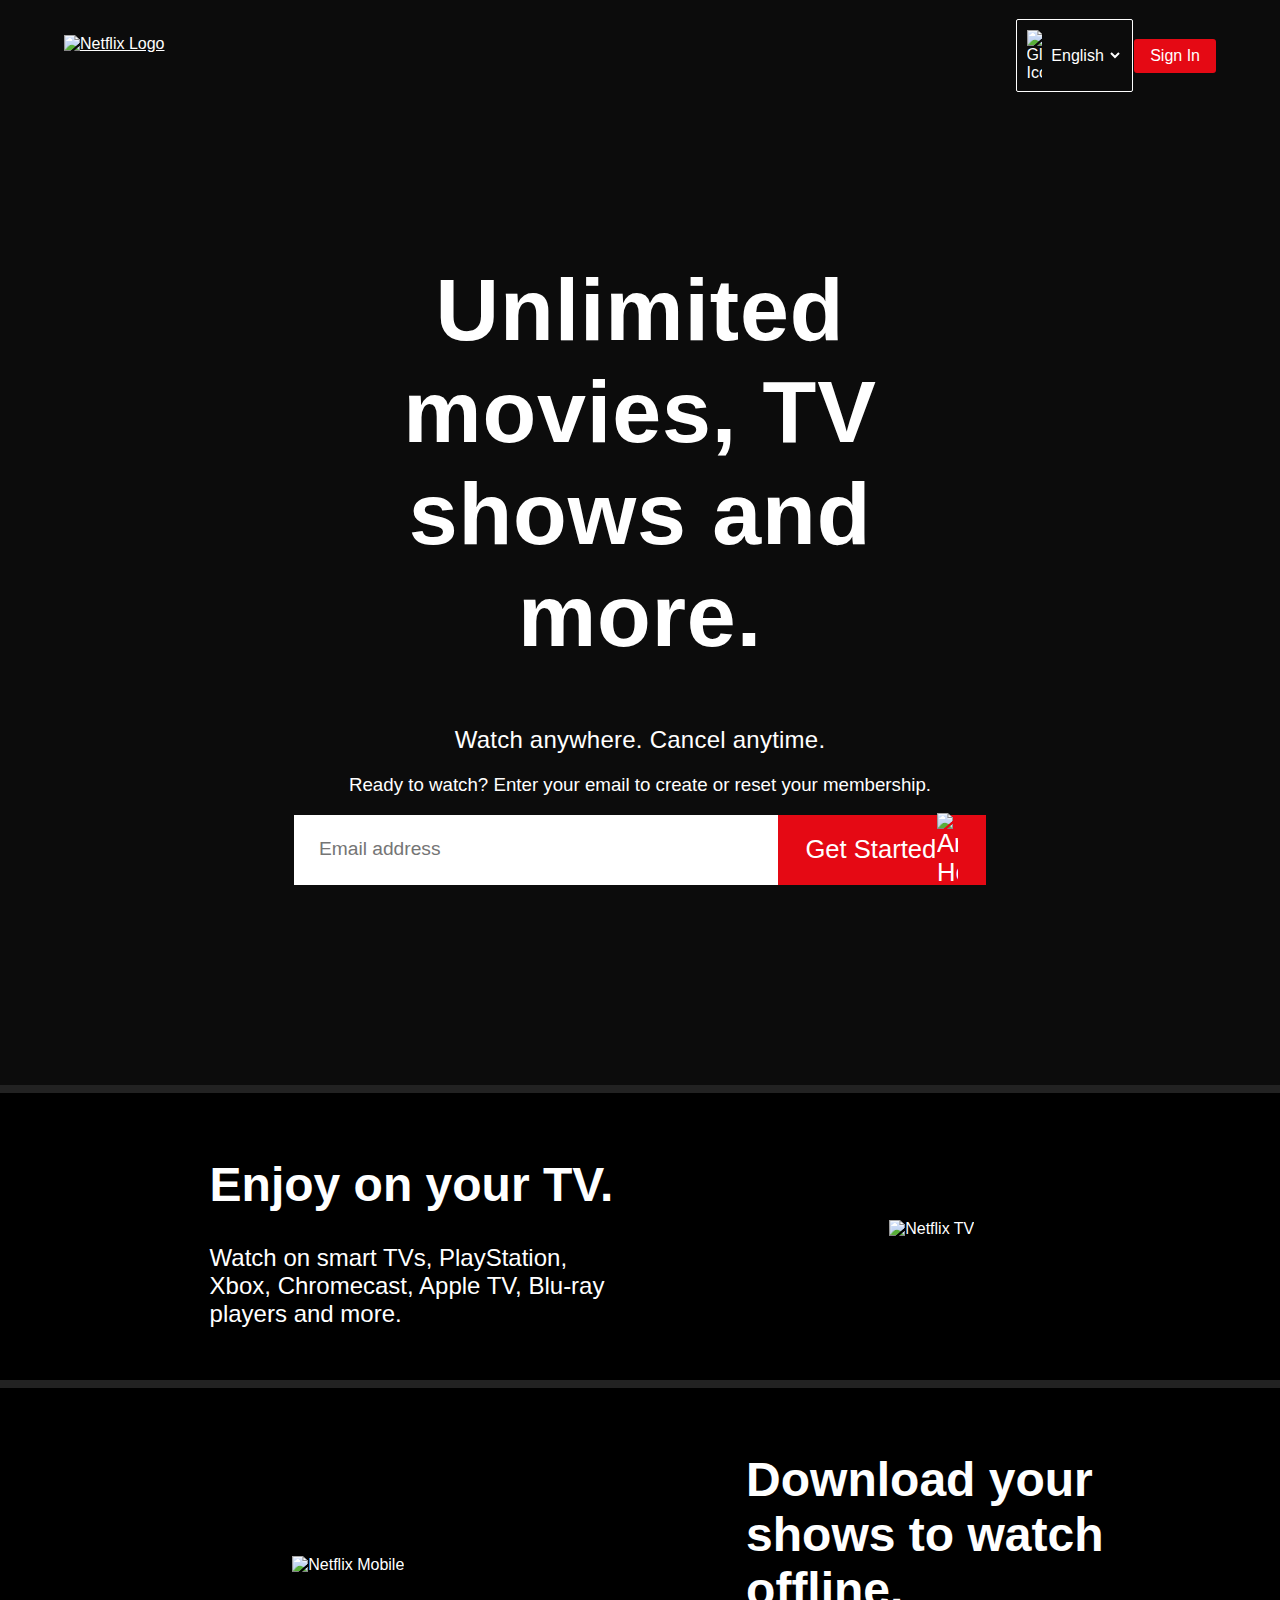
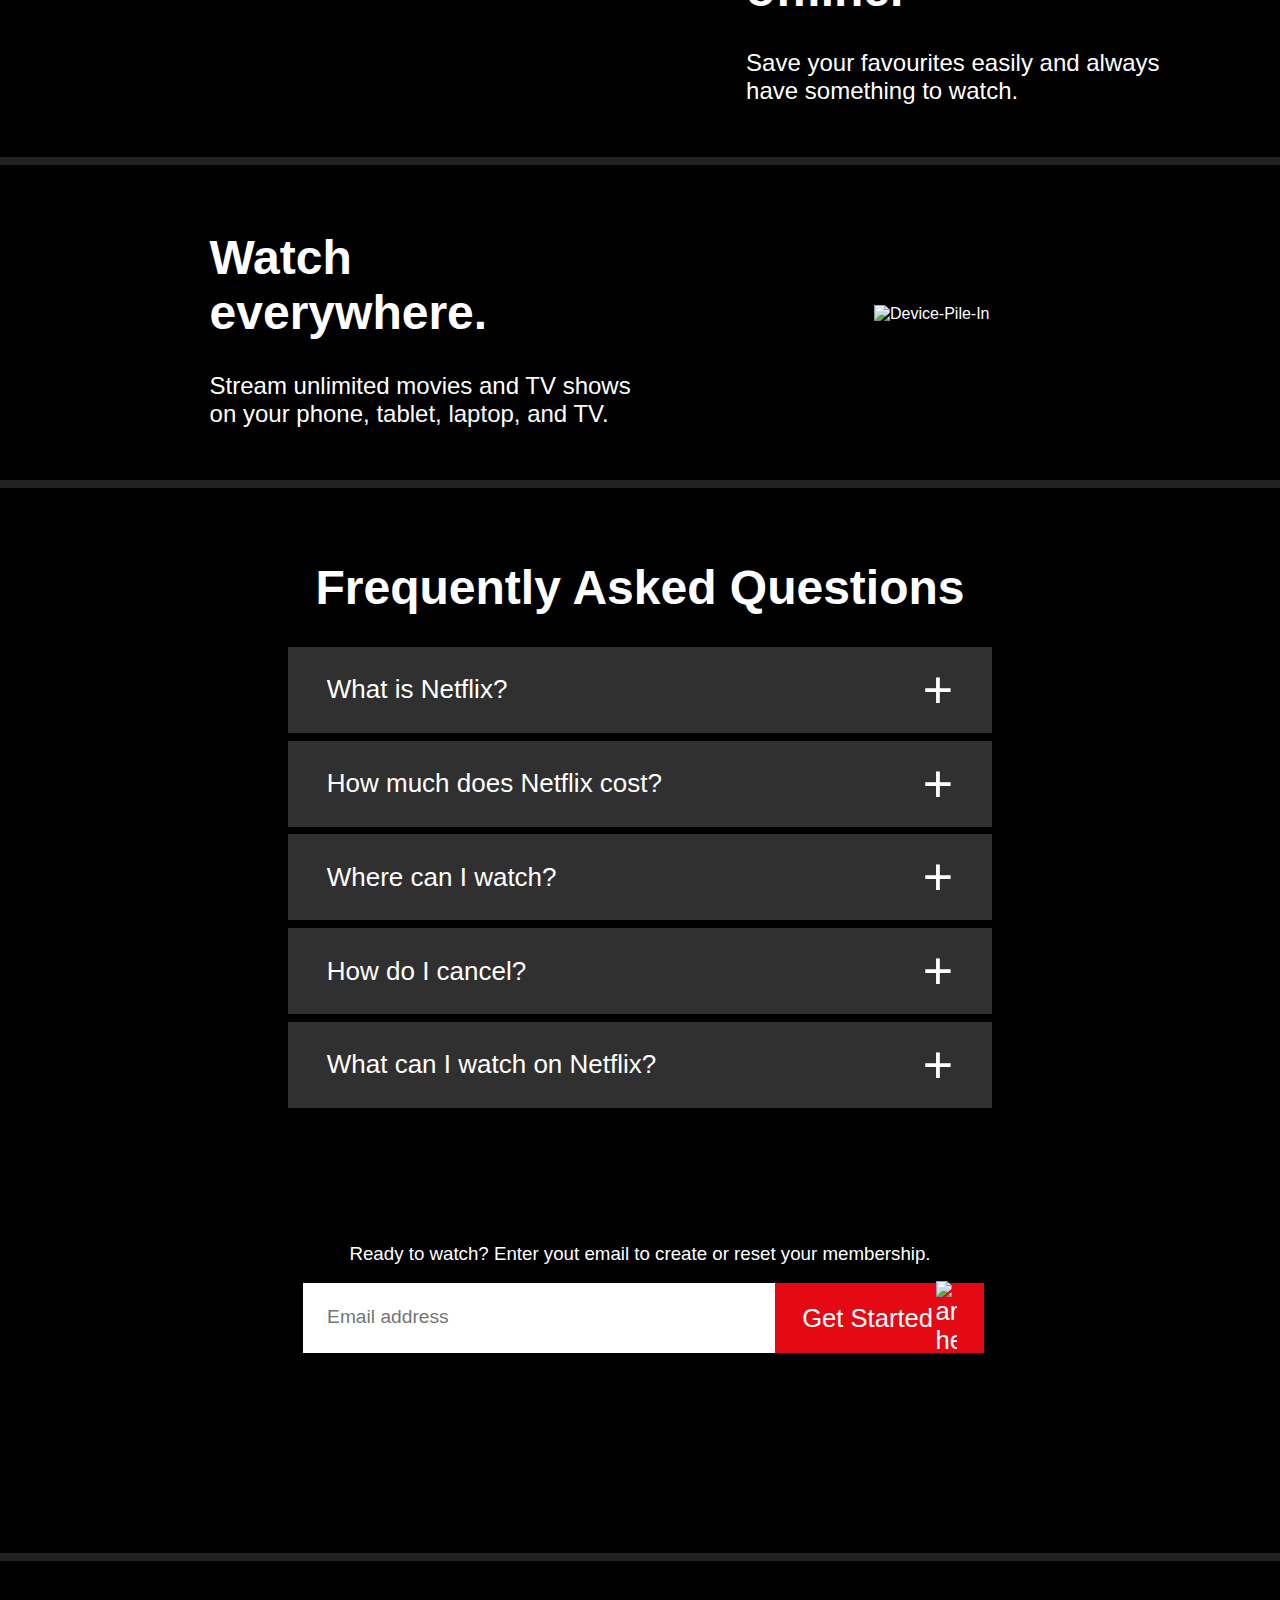
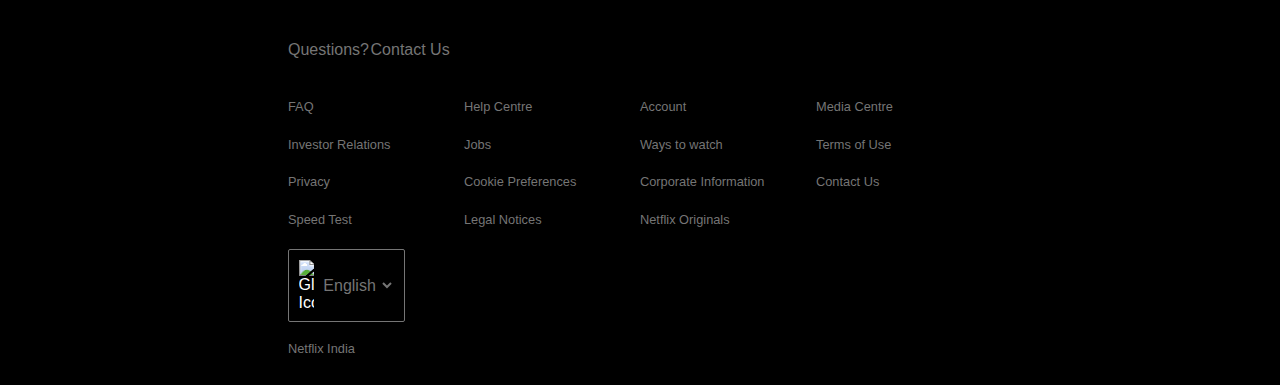
==== index.html @ 2d741c88 "Add files via upload" ====
<!DOCTYPE html>
<html lang="en">
  <head>
    <meta charset="UTF-8" />
    <meta http-equiv="X-UA-Compatible" content="IE=edge" />
    <meta name="viewport" content="width=device-width, initial-scale=1.0" />
    <link rel="icon" href="./images/Misc/logo.png" type="image/x-icon" />
    <title>Netflix India – Watch TV Shows Online, Watch Movies Online (Clone)</title>
    <link rel="stylesheet" href="style.css" />
  </head>
  <body>
    <div class="main_upper">
      <!-- nav -->
      <header class="top_nav container-flex">
        <div class="logo">
          <a href="index.html"
            >
            <img src="./images/Misc/logo1.png" alt="Netflix Logo" class="logo_img"
          /></a>
        </div>
        <div class="options container-flex">
          <div class="lang_sel">
            <div class="lang lang-flex">
              <img src="./images/Misc/glob_log.png" alt="Globe Icon">
              <select name="language" id="lang" class="sel_lan">
                <option value="eng">English</option>
                <option value="hin">Hindi</option>
                <option value="spn">Spanish</option>
                <option value="fre">French</option>
                <option value="itl">Italian</option>
              </select>
            </div>
          </div>
          <a href="SignIn.html" class="signin">Sign In</a>
        </div>
      </header>

      <!-- upper body -->
      <section class="upper">
        <div class="main_body">
          <div class="main_head_text">
            <h1>Unlimited movies, TV shows and more.</h1>
          </div>
          <div class="sub_head_text">
            <h2>Watch anywhere. Cancel anytime.</h2>
          </div>
          <div class="email_head">
            <h3>
              Ready to watch? Enter your email to create or reset your membership.
            </h3>
          </div>
          <div class="grab_info container-flex">
            <div class="email_space">
            <input type="text" placeholder=" Email address" required />
            </div>
            
            <div class="send_info">
               <a href="SignUp.html">
                 <button>Get Started
                  <img src="./images/Misc/arrow_head.png" alt="Arrow Head">
                 </button>
               </a>
            </div>
            
          </div>
        </div>
      </section>
    </div>

    <!-- sub body 1 -->
    <div class="subsec">
      <section class="info_sec container-flex">
        <div class="features">
          <h1>Enjoy on your TV.</h1>
          <h2>
            Watch on smart TVs, PlayStation, Xbox, Chromecast, Apple TV, Blu-ray players and more.
          </h2>
        </div>
        <div class="img_inf">
          <img src="./images/Misc/TV.jpg" alt="Netflix TV" >
        </div>  
        </div>
      </section>
    </div>

    <!-- sub body 2 -->
    <div class="subsec">
      <section class="info_sec container-flex">
        <div class="img_inf">
          
          <img src="./images/Misc/Mobile.jpg" alt="Netflix Mobile" >
        </div>
        <div class="features">
          <h1>Download your shows to watch offline.</h1>
          <h2>
            Save your favourites easily and always have something to watch.
          </h2>
        </div>
      </section>
    </div>

    <!-- sub body 3 -->
    <div class="subsec">
      <section class="info_sec container-flex">
        <div class="features">
          <h1>Watch everywhere.</h1>
          <h2>
            Stream unlimited movies and TV shows on your phone, tablet, laptop,
            and TV.
          </h2>
        </div>
        <div class="img_inf">
          
          <img src="./images/Misc/Devices.jpg" alt="Device-Pile-In" >
        </div>
      </section>
    </div>

    <!-- faq section -->
    <div class="ask">
      <section class="faq">
        <h1>Frequently Asked Questions</h1>
        
        <div class="questions_list">
          <ul class="disp_info">
            <li>
              <button type="button" class="container-flex faq_list_item" id="ans">
                    <div class="question qtext" id="qs">What is Netflix?</div>
                    <div class="plus qtext" style="font-size: 2em" id="qs">+</div>
              </button>
            
              <div class="noanswer" id="ans">
                Netflix is a streaming service that offers a wide variety of
                award-winning TV shows, movies, anime, documentaries and more – on
                thousands of internet-connected devices.<br /><br />You can watch
                as much as you want, whenever you want, without a single ad – all
                for one low monthly price. There's always something new to
                discover, and new TV shows and movies are added every week!
              </div>
            </li>

            <li>
              <button type="button" class="container-flex faq_list_item" id="ques">
                <div class="question qtext" id="qs">How much does Netflix cost?</div>
                <div class="plus qtext" style="font-size: 2em" id="qs">+</div>
              </button>
              
              <div class="noanswer" id="ans">
                Watch Netflix on your smartphone, tablet, Smart TV, laptop, or
                streaming device, all for one fixed monthly fee. Plans range from
                ₹ 149 to ₹ 649 a month. No extra costs, no contracts.
              </div>
            </li>
            
            <li>
              <button type="button" class="container-flex faq_list_item" id="ques">
                <div class="question qtext" id="qs">Where can I watch?</div>
                <div class="plus qtext" id="qs" style="font-size: 2em">+</div>
              </button>
            
            
              <div class="noanswer" id="ans">
                  Watch anywhere, anytime, on an unlimited number of devices. Sign
                  in with your Netflix account to watch instantly on the web at
                  netflix.com from your personal computer or on any
                  internet-connected device that offers the Netflix app, including
                  smart TVs, smartphones, tablets, streaming media players and game
                  consoles.<br /><br />You can also download your favourite shows
                  with the iOS, Android, or Windows 10 app. Use downloads to watch
                  while you're on the go and without an internet connection. Take
                  Netflix with you anywhere.
              </div>
            </li>
            
            <li>
              <button type="button" class="container-flex faq_list_item" id="ques">
                <div class="question qtext" id="qs">How do I cancel?</div>
                <div class="plus qtext" id="qs" style="font-size: 2em">+</div>
              </button>
            
              <div class="noanswer" id="ans">
                    Netflix is flexible. There are no annoying contracts and no
                    commitments. You can easily cancel your account online in two
                    clicks.There are no cancellation fees – start or stop your account
                    anytime.
              </div>
            </li>
              
            <li>
              <button type="button" class="container-flex faq_list_item" id="ques">
                <div class="question qtext" id="qs">What can I watch on Netflix?</div>
                <div class="plus qtext" id="qs" style="font-size: 2em">+</div>
              </button>
            
          
              <div class="noanswer" id="ans">
                  Netflix has an extensive library of feature films, documentaries,
                  TV shows, anime, award-winning Netflix originals, and more. Watch
                  as much as you want, anytime you want.
              </div>
            </li>              
          </ul>
        </div>
      </section>
      <section class="upper">
        <div class="main_body main_body2">
          
          <div class="email_head">
            <h3>
              Ready to watch? Enter yout email to create or reset your
              membership.
            </h3>
          </div>
          <div class="grab_info2 container-flex">
            <div class="email_space">
            <input type="text" placeholder=" Email address" required />
            </div>
            <div class="send_info2">
             <a href="browse.html">
               <button class="sec_button">Get Started
                <img src="./images/Misc/arrow_head.png" alt="arrow-head">
               </button>
             </a>
            </div>
          </div>
        </div>
      </section>
    </div>

    <div class="footer">
      <div class="foot_bod">
        <div class="contact2 container-flex">
          <div>Questions?</div>
          <div><a href="https://help.netflix.com/en/contactus">Contact Us</a></div>
        </div>
        <div class="opt_list">
          <ul>
            <div class="lst_items container-flex">
              <li><a href="https://help.netflix.com/en/node/412">FAQ</a></li>
              <li><a href="https://help.netflix.com/en/">Help Centre</a></li>
              <li><a href="SignIn.html">Account</a></li>
              <li><a href="https://media.netflix.com/en/">Media Centre</a></li>
            </div>
            <div class="lst_items container-flex">
              <li><a href="https://ir.netflix.net/ir-overview/profile/default.aspx">Investor Relations</a></li>
              <li><a href="https://jobs.netflix.com/">Jobs</a></li>
              <li><a href="https://devices.netflix.com/en/">Ways to watch</a></li>
              <li><a href="https://help.netflix.com/legal/termsofuse">Terms of Use</a></li>
            </div>
            <div class="lst_items container-flex">
              <li><a href="https://help.netflix.com/legal/privacy">Privacy</a></li>
              <li><a href="#">Cookie Preferences</a></li>
              <li><a href="https://help.netflix.com/legal/corpinfo">Corporate Information</a></li>
              <li><a href="https://help.netflix.com/en/contactus">Contact Us</a></li>
            </div>
            <div class="lst_items container-flex">
              <li><a href="https://fast.com/">Speed Test</a></li>
              <li><a href="https://help.netflix.com/legal/notices">Legal Notices</a></li>
              <li><a href="Browse.html">Netflix Originals</a></li>
            </div>
          </ul>
        </div>
        <div class="lang_sel2">
          <div class="lang2 lang-flex">
            <img src="./images/Misc/glob_log.png" alt="Globe Icon">
            <select name="language" id="lang" class="sel_lan">
              <option value="eng">English</option>
              <option value="hin">Hindi</option>
              <option value="spn">Spanish</option>
              <option value="fre">French</option>
              <option value="itl">Italian</option>
            </select>
          </div>
        </div>
        <p>Netflix India</p>
      </div>
    </div>
    <script src="index.js">
    </script>
  </body>
</html>
---- style.css ----
@import url("https://fonts.googleapis.com/css2?family=Roboto:wght@300;400;500;700&display=swap");
:root {
  --primary: rgba(0, 0, 0, 0.65);
  --secondary: rgba(0, 0, 0, 0.65);
}

* {
  color: white;
  text-align: center;
  font-family: sans-serif;
}

body {
  background: #222;
  margin: 0;
}

.container-flex {
  display: flex;
  flex-wrap: wrap;
  justify-content: space-between;
}

.main_upper {
  background: linear-gradient(90deg, var(--primary), var(--secondary)),
    url("./images/Misc/BGimg.jpg") no-repeat center center;
  background-size: cover;
  margin-bottom: 8px;
  width: inherit;
}
.top_nav {
  width: 90%;
  margin: auto;
  padding-top: 1.2em;
  min-width: 320px;
}

.logo_img {
  margin-top: 1em;
  height: 2.9em;
  margin-bottom: 1em;
}

.options {
  align-items: center;
  min-width: 200px;
  width: 16%;
}
.lang_sel {
  width: fit-content;
  border: 1px solid white;
  border-radius: 2px;
  padding: 0.6em 0.6em;
  text-align: center;
  margin-bottom: 0.5em;
}

.lang select {
  background: transparent;
}

.lang_sel .sel_lan {
  border: none;
  color: white;
  font-size: 1em;
  text-align: right;
}

.lang-flex {
  display: flex;
  align-items: center;
  justify-content: space-between;
}

.lang_sel .lang img {
  width: 15px;
  margin-right: 3px;
}

.signin {
  padding: 0.5em 1em;
  background: #e50914;
  border-radius: 3px;
  font-size: 1em;
  text-decoration: none;
  margin-bottom: 0.5em;
}

.main_body {
  width: 60%;
  max-width: inherit;
  margin: 0 auto;
  text-align: center;
  padding: 100px 0 200px 0;
}

.main_body .main_head_text {
  font-size: 2.75rem;
  width: 80%;
  margin: auto;
}

.main_body .main_head_text h1 {
  letter-spacing: 0.01em;
  font-weight: 600;
  margin: 0.5 0 0.5em 0;
}

.main_body .sub_head_text h2 {
  font-size: 1.5rem;
  letter-spacing: 0.01em;
  font-weight: 500;
}

.main_body .email_head h3 {
  font-weight: 400;
}

.grab_info {
  width: 90%;
  height: 70px;
  margin: 0 auto;
}

.grab_info2 {
  width: 95%;
  height: 70px;
  margin: 0 auto;
}

.grab_info .email_space,
.grab_info2 .email_space {
  width: 70%;
  height: inherit;
  border: none;
  background: white;
  padding: 0;
  margin: 0;
  margin-bottom: 0.3em;
}

.grab_info .email_space input,
.grab_info2 .email_space input {
  width: 100%;
  height: inherit;
  border: none;
  padding: 0;
  color: #303030;
  font-size: 1rem;
}

.grab_info .email_space input::placeholder,
.grab_info2 .email_space input::placeholder {
  text-align: left;
  font-size: 1.2rem;
  padding: 1em;
}

.grab_info .send_info,
.grab_info2 .send_info2 {
  width: 30%;
  height: inherit;
  margin-bottom: 0.3em;
}

.grab_info .send_info a {
  width: 100%;
  height: inherit;
  text-decoration: none;
}

.grab_info .send_info button {
  width: 90%;
  min-width: fit-content;
  display: flex;
  align-items: center;
  justify-content: space-between;
  height: inherit;
  font-size: 2vw;
  padding: 0 1.7rem;
  text-align: left;
  background: #e50914;
  border: none;
}

.grab_info2 .send_info2 a {
  width: 100%;
  height: inherit;
  text-decoration: none;
}

.grab_info2 .send_info2 button {
  width: 95%;
  min-width: fit-content;
  display: flex;
  align-items: center;
  justify-content: space-between;
  height: inherit;
  font-size: 2vw;
  padding: 0 1.7rem;
  text-align: left;
  background: #e50914;
  border: none;
}

.grab_info .send_info button img,
.grab_info2 .send_info2 button img {
  width: 14%;
}

.grab_info .send_info button:hover,
.grab_info2 .send_info2 button:hover {
  cursor: pointer;
  background: #f81520;
}

.subsec {
  background: black;
  margin: 0 0 8px 0;
  padding: 2em 1em;
}

.info_sec,
.faq {
  width: 85%;
  margin: auto;
}

.info_sec {
  align-items: center;
}

.info_sec .img_inf {
  width: 45%;
  margin-bottom: 1rem;
}

.info_sec .img_inf img {
  width: 100%;
}

.info_sec .features {
  width: 40%;
  margin-left: 100px;
}

.info_sec .features h1 {
  font-size: 3rem;
  font-weight: 600;
  text-align: left;
}

.info_sec .features h2 {
  font-size: 1.5rem;
  font-weight: 500;
  text-align: left;
}

.ask {
  background-color: black;
  margin-bottom: 8px;
  padding: 4.5em 3em 0 3em;
}

.faq h1 {
  font-size: 3em;
  font-weight: 600;
  margin-top: 0;
}
.faq .questions_list {
  width: 70%;
  margin: auto;
}

.questions_list ul {
  padding: 0;
  list-style: none;
}

.disp_info li {
  height: 100%;
}
.disp_info button {
  width: 100%;
  list-style: none;
  margin-bottom: 0.3em;
  align-items: center;
  padding: 0.5em 1.5em;
  font-size: 1.625em;
  background: #303030;
  border: none;
}

.disp_info button:hover {
  cursor: pointer;
}

.noanswer {
  display: none;
  width: inherit;
  font-size: 1.625em;
  background: #303030;
  padding: 2rem;
  margin-top: -0.2em;
  margin-bottom: 0.3em;
  text-align: justify;
  text-justify: inter-word;
}

.answer {
  display: block;
  width: inherit;
  font-size: 1.625em;
  background: #303030;
  padding: 2rem;
  margin-top: -0.2em;
  margin-bottom: 0.3em;
  text-align: justify;
  text-justify: inter-word;
}

.footer {
  background: black;
  padding: 5rem 0 1em 0;
}

.footer .foot_bod {
  width: 55%;
  margin: auto;
  color: #757575;
}

.contact2 {
  justify-content: start;
  margin-bottom: 2.5em;
}

.contact2 div,
.contact2 div a {
  font-size: 1em;
  color: #757575;
  margin-right: 0.1em;
  text-decoration: none;
}

.contact2 div a:hover {
  text-decoration: underline;
}

.foot_bod ul {
  list-style: none;
  margin: 0;
  padding: 0;
}

.foot_bod ul .lst_items {
  justify-content: flex-start;
  margin-bottom: 1.4em;
}

.foot_bod ul li {
  width: 25%;
  text-align: left;
  font-size: 0.8rem;
}

.foot_bod ul li a {
  text-decoration: none;
  color: #757575;
}

.foot_bod ul li a:hover {
  text-decoration: underline;
}

.lang_sel2 {
  width: fit-content;
  border: 1px solid #757575;
  border-radius: 2px;
  padding: 0.6em 0.6em;
}

.lang2 select {
  background: transparent;
}

.lang_sel2 .lang2 img:hover,
.lang_sel2 .lang2 select:hover {
  cursor: pointer;
}

.lang_sel2 .sel_lan {
  border: none;
  color: #757575;
  font-size: 1em;
  text-align: right;
}

.lang_sel2 .lang2 img {
  width: 15px;
  margin-right: 3px;
}

.foot_bod p {
  color: #757575;
  text-align: left;
  margin-top: 1.5em;
  font-size: 0.8em;
}

@media screen and (max-width: 850px) {
  * {
    margin: 0;
    padding: 0;
  }

  body {
    width: 100%;
  }

  .container-flex {
    display: flex;
    /* flex-wrap: wrap; */
    flex-direction: column;
    align-items: center;
    justify-content: center;
  }

  .main_upper {
    width: inherit;
    margin: 0;
    margin-bottom: 1vw;
  }

  .main_upper .top_nav {
    margin: 0;
  }

  .main_upper .upper .main_body {
    margin: 0;
    width: inherit;
    font-size: small;
    font-size: 3vw;
  }

  .main_body .main_head_text,
  .sub_head_text {
    font-size: 5.5vw;
    margin-bottom: 1rem;
  }

  .main_body .email_head {
    font-size: 2.8vw;
    margin-bottom: 1rem;
  }

  .upper .main_body .grab_info,
  .upper .main_body2 .grab_info2 {
    display: flex;
    flex-direction: column;
    justify-content: center;
    align-items: center;
    width: 95%;
  }

  .upper .main_body2 {
    width: 95%;
  }

  .grab_info .email_space input::placeholder,
  .grab_info2 .email_space input::placeholder {
    text-align: left;
    font-size: 2.8vw;
    padding: 1em;
  }

  .upper .main_body .grab_info button,
  .upper .main_body2 .grab_info2 button {
    font-size: 2.5vw;
  }

  .subsec {
    margin-bottom: 1vw;
    display: block;
    padding: 0;
    width: 100%;
    font-size: 2.5vw;
  }

  .subsec .info_sec,
  .ask {
    width: 100%;
    margin: 0;
    padding: 1rem 0 1rem 0;
  }

  .subsec .info_sec .features {
    width: 90%;
    margin: 0;
  }
  .subsec .info_sec .features h1 {
    text-align: center;
    font-size: 7vw;
    margin-bottom: 1rem;
  }

  .subsec .info_sec .features h2 {
    text-align: center;
    font-size: 4vw;
  }

  .ask {
    padding: 0;
    padding-top: 2em;
  }

  .ask .faq {
    font-size: 2.5vw;
  }

  .ask .faq h1 {
    margin-bottom: 1rem;
  }

  .ask .faq .questions_list ul li button {
    flex-direction: row;
    justify-content: space-between;
    font-size: 2.7vw;
  }

  .footer .foot_bod {
    width: inherit;
  }

  .footer .foot_bod .opt_list .lst_items li {
    margin-bottom: 1rem;
    width: inherit;
  }

  .footer .foot_bod .opt_list .lst_items li a {
    width: 100%;
    text-align: center;
  }

  .footer .foot_bod .lang_sel2 {
    margin: auto;
  }

  .footer .foot_bod p {
    text-align: center;
  }
}
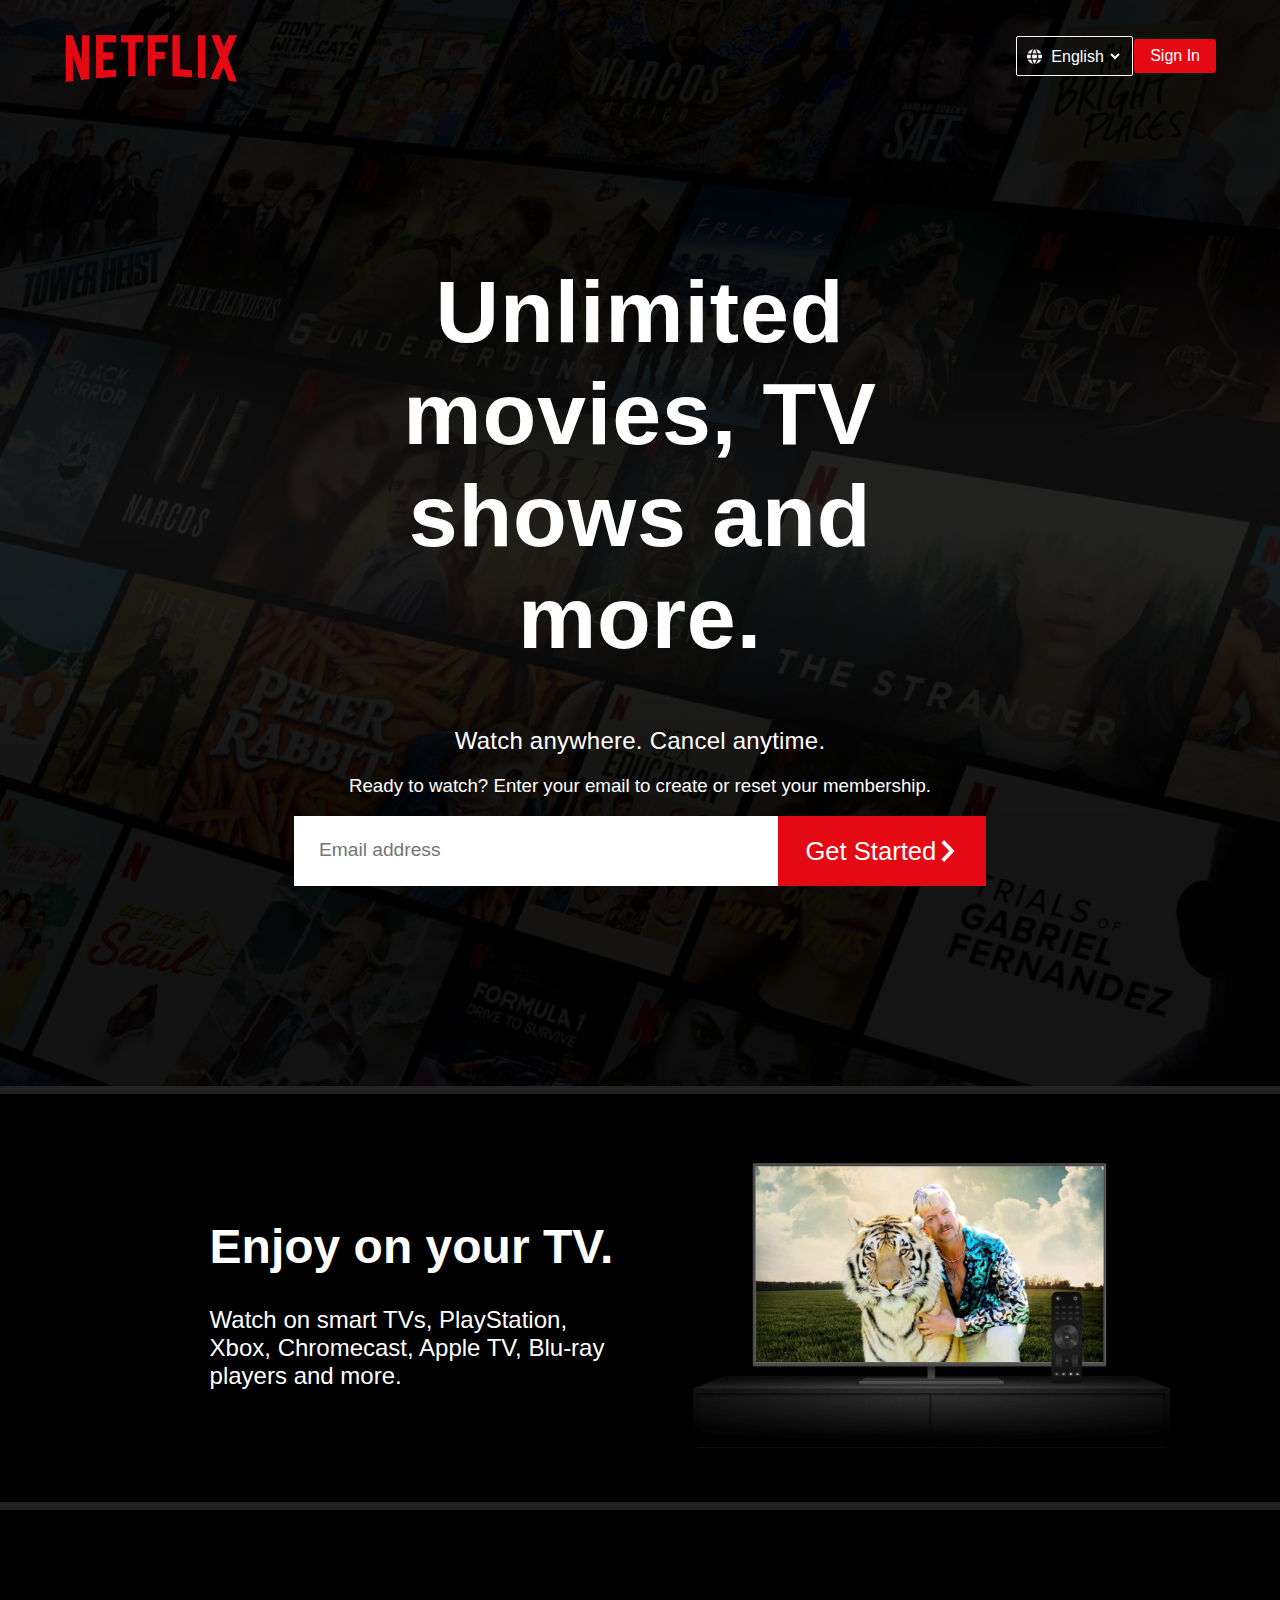
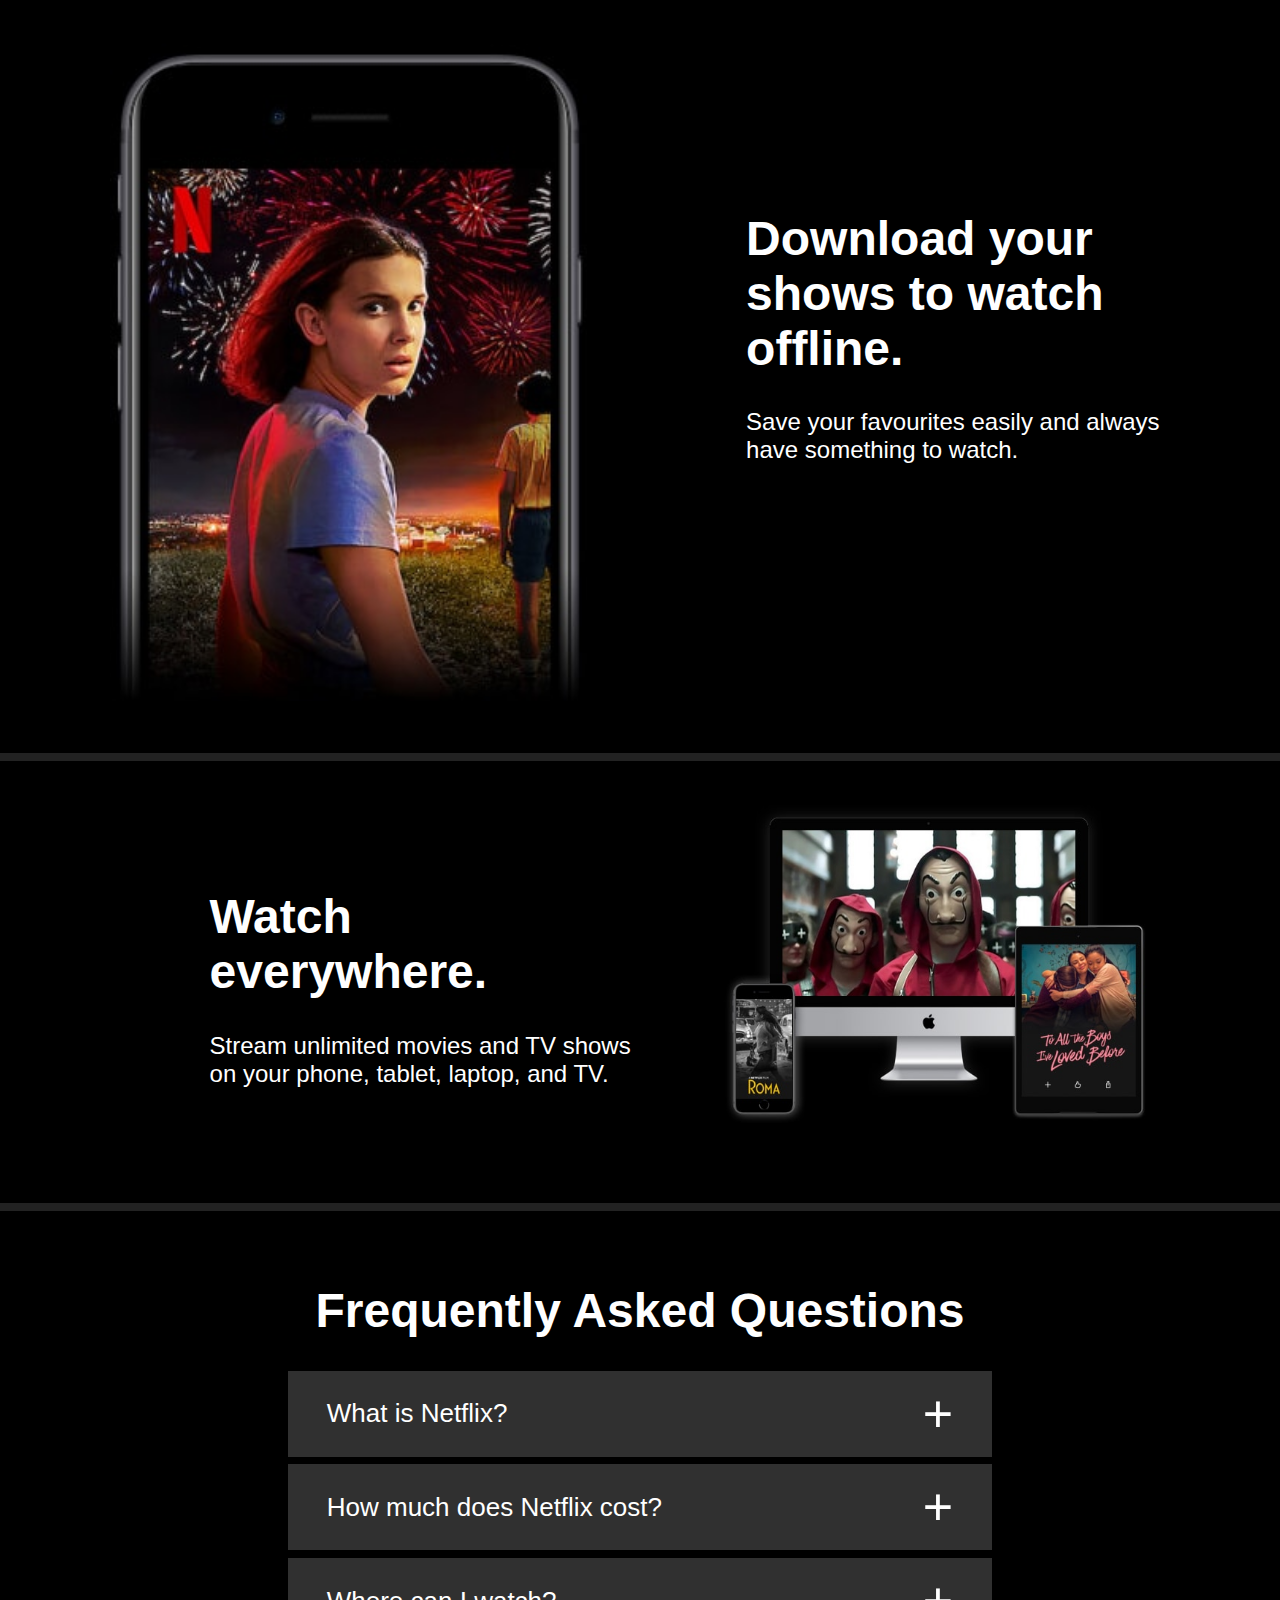
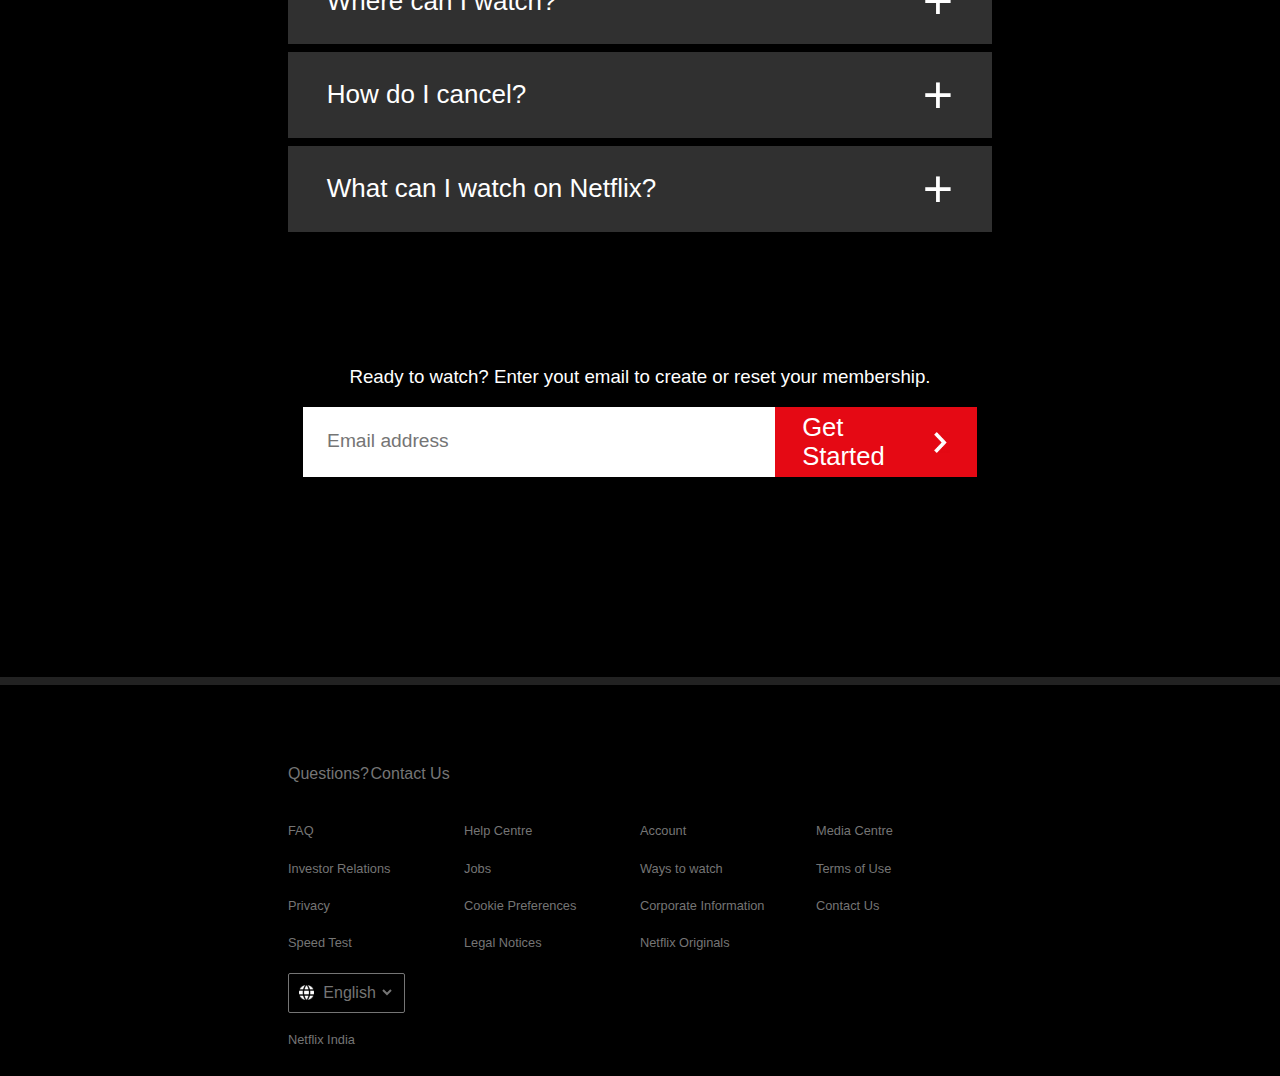
==== commit 346463cb: "Update index.html" ====
--- a/index.html
+++ b/index.html
@@ -216,7 +216,7 @@
             <input type="text" placeholder=" Email address" required />
             </div>
             <div class="send_info2">
-             <a href="browse.html">
+             <a href="Browse.html">
                <button class="sec_button">Get Started
                 <img src="./images/Misc/arrow_head.png" alt="arrow-head">
                </button>
